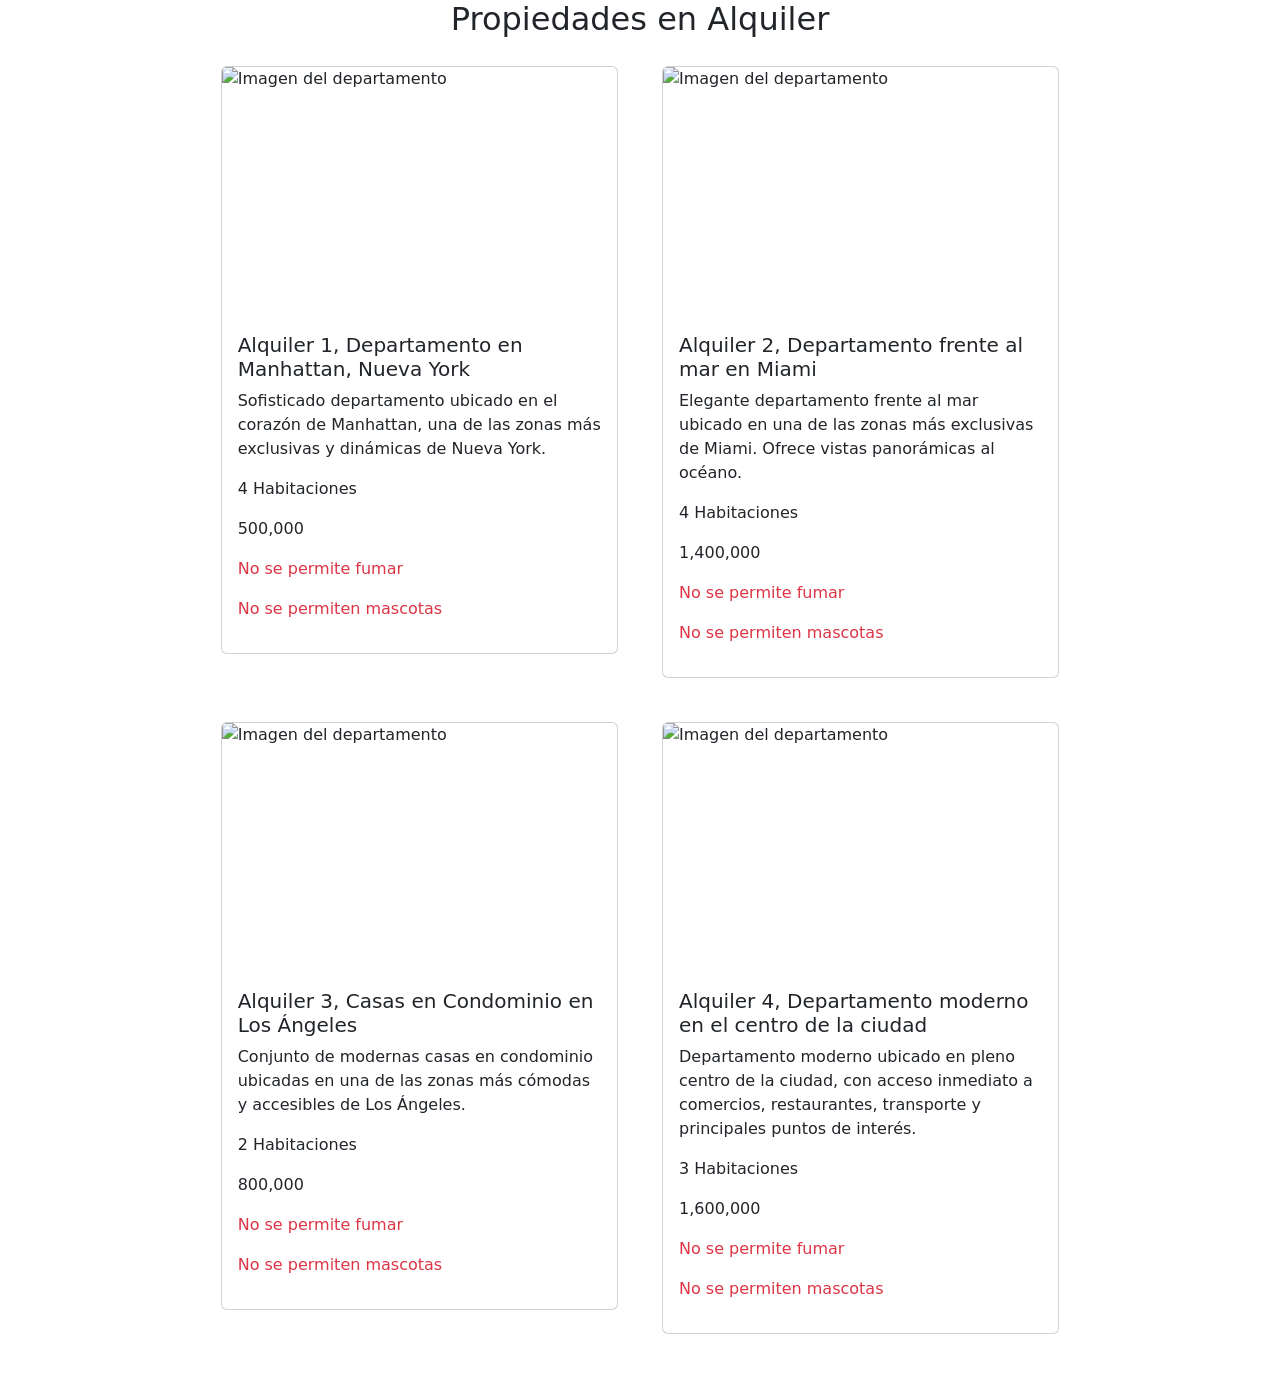
==== propiedades_alquiler.html @ 17ab91c3 "Avance pagina de alquiler" ====
<!DOCTYPE html>
<html lang="en">
<head>
    <meta charset="UTF-8">
    <meta name="viewport" content="width=device-width, initial-scale=1.0">
    <title>Venta-Propiedades</title>
    <link rel="stylesheet" href="assets/css/estilos.css" />
    <!-- Bootstrap CDN -->
    <link
      href="https://cdn.jsdelivr.net/npm/bootstrap@5.3.1/dist/css/bootstrap.min.css"
      rel="stylesheet"
      integrity="sha384-4bw+/aepP/YC94hEpVNVgiZdgIC5+VKNBQNGCHeKRQN+PtmoHDEXuppvnDJzQIu9"
      crossorigin="anonymous"
    />
</head>
<body>
    <section id="alquiler">
        <h2 class="titulo_alquiler">Propiedades en Alquiler</h2>

          <div id="contenedor-propiedades" class="row">
          </div>

    </section>
     <script src="./assets/js/index_alquiler.js"></script>

         <!-- Font awesome -->
    <script
      src="https://kit.fontawesome.com/f5bdbb41e0.js"
      crossorigin="anonymous"
    ></script>
    <!-- Bootstrap JS -->
    <script
      src="https://cdn.jsdelivr.net/npm/bootstrap@5.3.1/dist/js/bootstrap.bundle.min.js"
      integrity="sha384-HwwvtgBNo3bZJJLYd8oVXjrBZt8cqVSpeBNS5n7C8IVInixGAoxmnlMuBnhbgrkm"
      crossorigin="anonymous"
    ></script>
    
</body>
</html>
---- assets/css/estilos.css ----
.main-section {
    background-image: url('../img/img-main.jpeg');
    background-size: cover; /* La imagen cubrirá todo el ancho y largo */
    background-position: center;
    height: 300px;
    display: flex;
    align-items: center;
    justify-content: center;
    color: #fff;
    text-align: center;
}

.card {
    height: 100px;
}

.card img{
    height: 250px;
}


#contenedor-propiedades {
    display: flex;
    flex-wrap: wrap;
    gap: 20px;
    justify-content: center;
    padding: 20px;
}

.titulo_venta {
    text-align: center;
    margin-top: 20px;
    margin-top: auto;
}

.titulo_alquiler {
    text-align: center;
    margin-top: 20px;
    margin-top: auto;
}
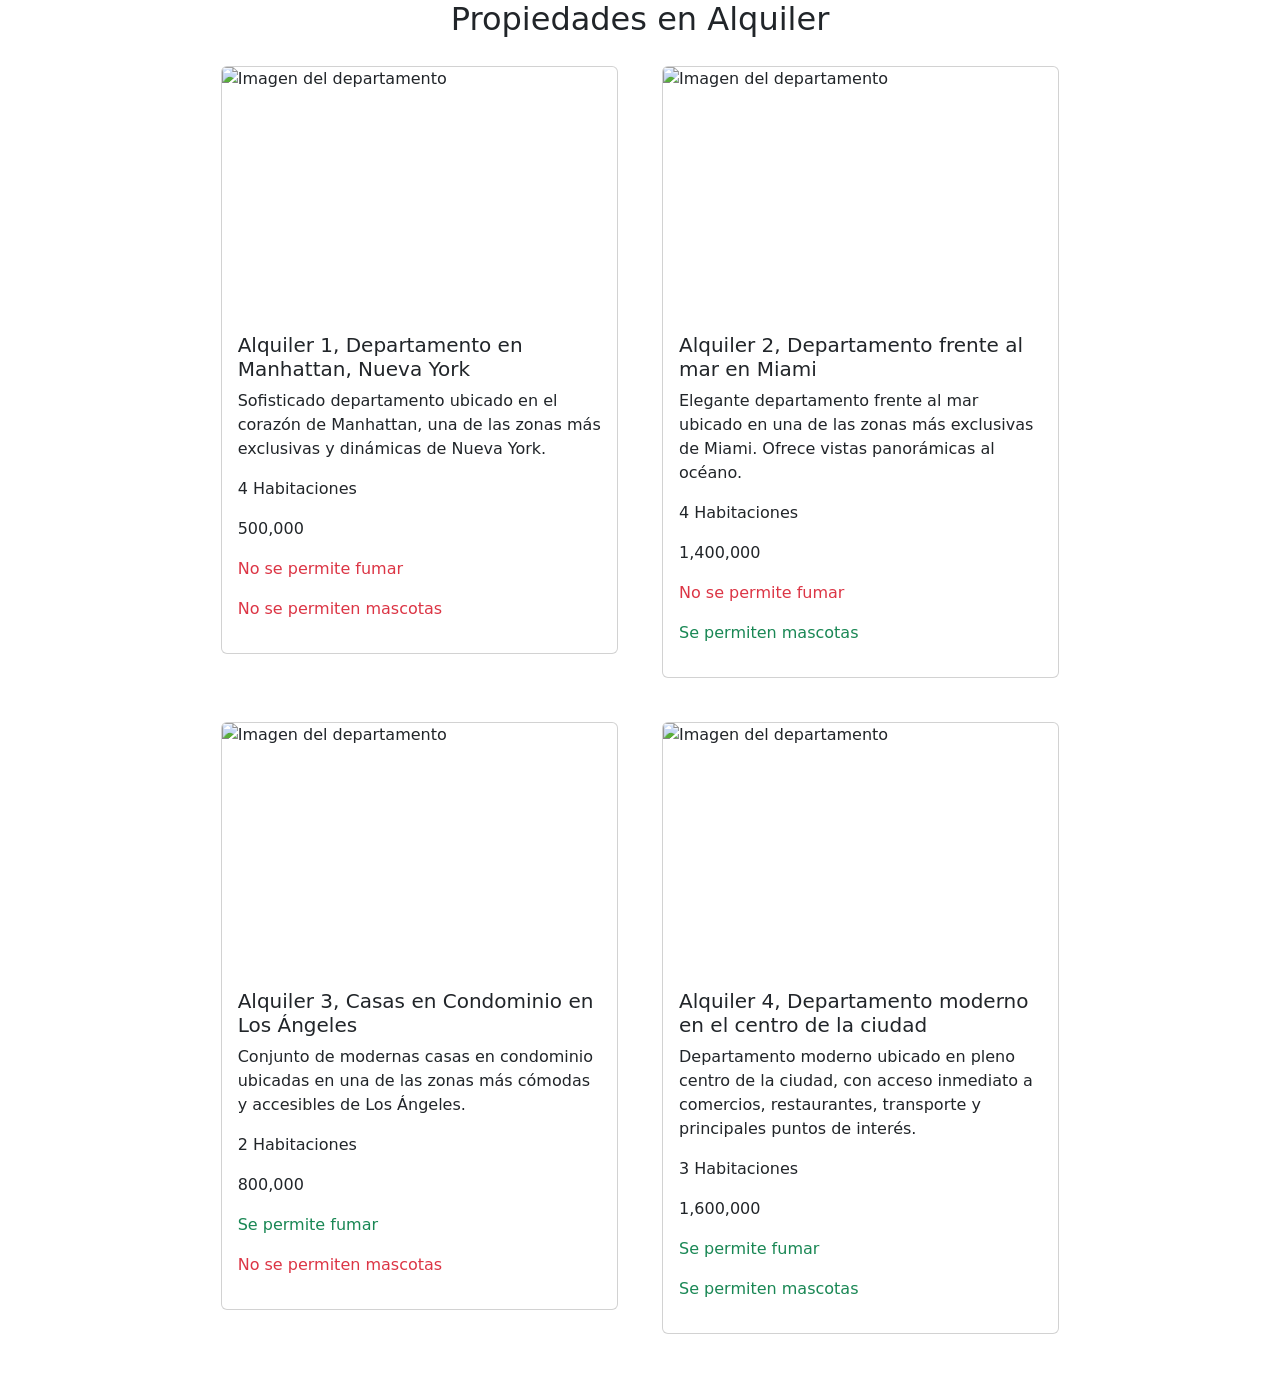
==== commit d878eee3: "mejoras + correcciones" ====
--- a/propiedades_alquiler.html
+++ b/propiedades_alquiler.html
@@ -3,7 +3,7 @@
 <head>
     <meta charset="UTF-8">
     <meta name="viewport" content="width=device-width, initial-scale=1.0">
-    <title>Venta-Propiedades</title>
+    <title>Alquiler-Propiedades</title>
     <link rel="stylesheet" href="assets/css/estilos.css" />
     <!-- Bootstrap CDN -->
     <link
@@ -21,7 +21,7 @@
           </div>
 
     </section>
-     <script src="./assets/js/index_alquiler.js"></script>
+     <script src="assets/js/index_alquiler.js"></script>
 
          <!-- Font awesome -->
     <script
@@ -34,6 +34,6 @@
       integrity="sha384-HwwvtgBNo3bZJJLYd8oVXjrBZt8cqVSpeBNS5n7C8IVInixGAoxmnlMuBnhbgrkm"
       crossorigin="anonymous"
     ></script>
-    
+
 </body>
 </html>
